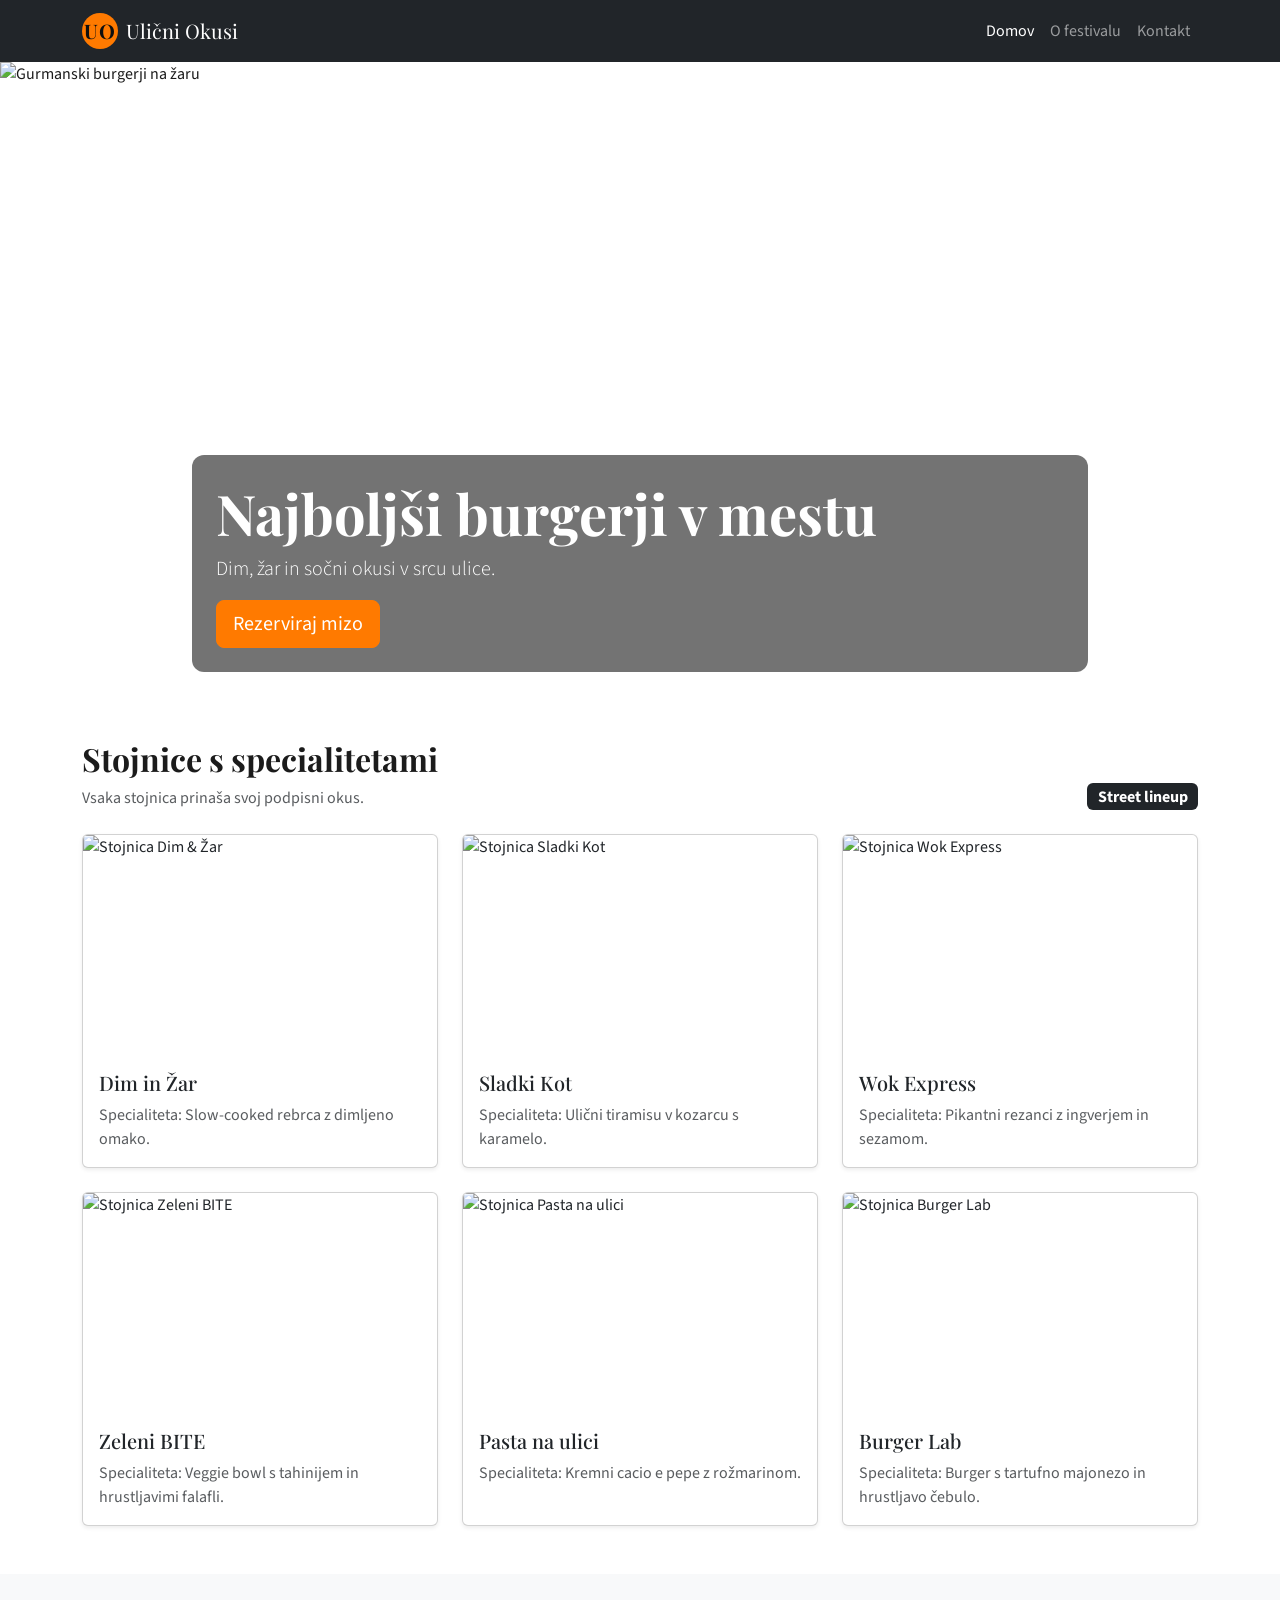
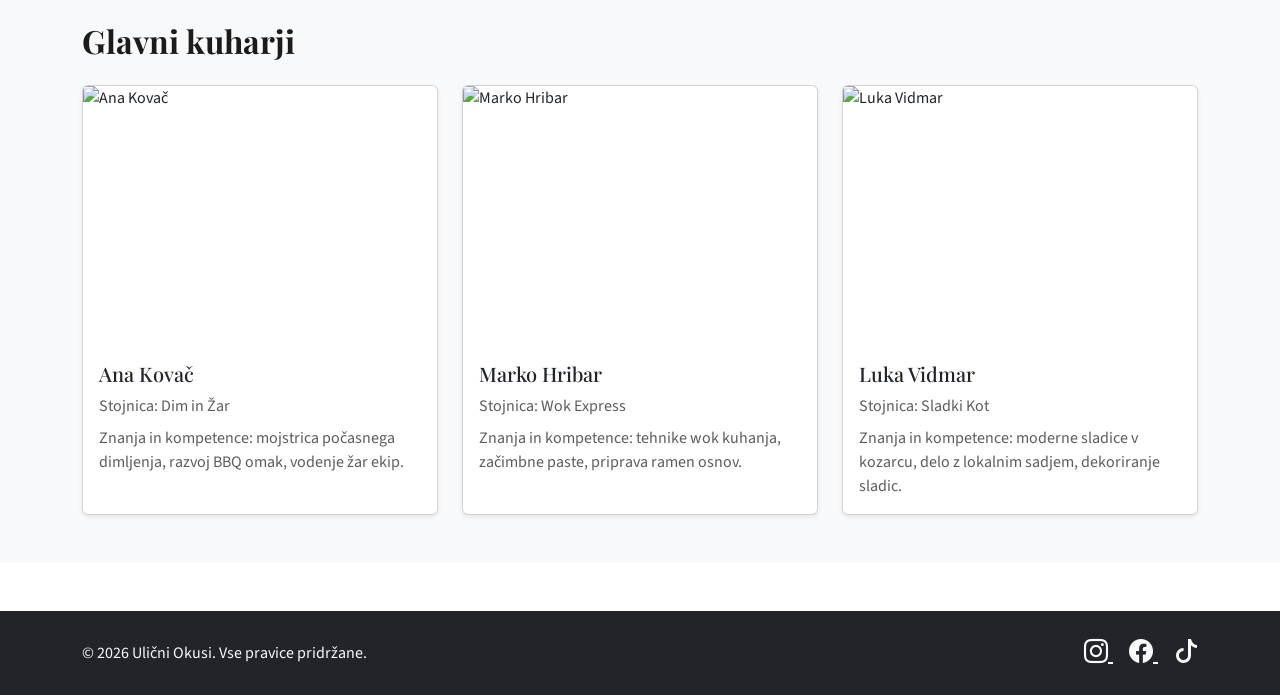
==== index.html @ f286fc42 "Boostrap vaja ." ====
<!doctype html>
<html lang="sl">
  <head>
    <meta charset="utf-8" />
    <meta name="viewport" content="width=device-width, initial-scale=1" />
    <title>Ulični Okusi – Festival ulične hrane</title>
    <link
      href="https://cdn.jsdelivr.net/npm/bootstrap@5.3.3/dist/css/bootstrap.min.css"
      rel="stylesheet"
      integrity="sha384-QWTKZyjpPEjISv5WaRU9OFeRpok6YctnYmDr5pNlyT2bRjXh0JMhjY6hW+ALEwIH"
      crossorigin="anonymous"
    />
    <link
      rel="stylesheet"
      href="https://cdn.jsdelivr.net/npm/bootstrap-icons@1.11.3/font/bootstrap-icons.min.css"
    />
    <link rel="stylesheet" href="style.css" />
  </head>
  <body>
    <nav class="navbar navbar-expand-lg navbar-dark bg-dark sticky-top">
      <div class="container">
        <a class="navbar-brand d-flex align-items-center gap-2" href="index.html">
          <span class="brand-logo">UO</span>
          <span>Ulični Okusi</span>
        </a>
        <button
          class="navbar-toggler"
          type="button"
          data-bs-toggle="collapse"
          data-bs-target="#mainNav"
          aria-controls="mainNav"
          aria-expanded="false"
          aria-label="Preklopi navigacijo"
        >
          <span class="navbar-toggler-icon"></span>
        </button>
        <div class="collapse navbar-collapse" id="mainNav">
          <ul class="navbar-nav ms-auto mb-2 mb-lg-0">
            <li class="nav-item">
              <a class="nav-link active" aria-current="page" href="index.html">Domov</a>
            </li>
            <li class="nav-item">
              <a class="nav-link" href="o-festivalu.html">O festivalu</a>
            </li>
            <li class="nav-item">
              <a class="nav-link" href="kontakt.html">Kontakt</a>
            </li>
          </ul>
        </div>
      </div>
    </nav>

    <main>
      <section>
        <div
          id="heroCarousel"
          class="carousel slide carousel-fade"
          data-bs-ride="carousel"
        >
          <div class="carousel-inner">
            <div class="carousel-item active">
              <img
                src="https://images.unsplash.com/photo-1504674900247-0877df9cc836?auto=format&fit=crop&w=1600&q=80"
                class="d-block w-100 hero-image"
                alt="Gurmanski burgerji na žaru"
              />
              <div class="carousel-caption text-start">
                <h1 class="display-4 fw-bold">Najboljši burgerji v mestu</h1>
                <p class="lead">Dim, žar in sočni okusi v srcu ulice.</p>
                <a class="btn btn-primary btn-lg" href="kontakt.html">Rezerviraj mizo</a>
              </div>
            </div>
            <div class="carousel-item">
              <img
                src="https://images.unsplash.com/photo-1540189549336-e6e99c3679fe?auto=format&fit=crop&w=1600&q=80"
                class="d-block w-100 hero-image"
                alt="Azijska ulična hrana"
              />
              <div class="carousel-caption">
                <h1 class="display-4 fw-bold">Azijska ulična energija</h1>
                <p class="lead">Wok, ramen in okusi, ki pogrejejo dušo.</p>
                <a class="btn btn-primary btn-lg" href="#stojnice">Poglej ponudbo</a>
              </div>
            </div>
            <div class="carousel-item">
              <img
                src="https://images.unsplash.com/photo-1481931098730-318b6f776db0?auto=format&fit=crop&w=1600&q=80"
                class="d-block w-100 hero-image"
                alt="Sladice in peciva"
              />
              <div class="carousel-caption text-end">
                <h1 class="display-4 fw-bold">Sladki finale večera</h1>
                <p class="lead">Kremni okusi, sadni dodatki, popoln zaključek.</p>
                <a class="btn btn-primary btn-lg" href="kontakt.html">Rezerviraj</a>
              </div>
            </div>
          </div>
          <button
            class="carousel-control-prev"
            type="button"
            data-bs-target="#heroCarousel"
            data-bs-slide="prev"
          >
            <span class="carousel-control-prev-icon" aria-hidden="true"></span>
            <span class="visually-hidden">Prejšnja</span>
          </button>
          <button
            class="carousel-control-next"
            type="button"
            data-bs-target="#heroCarousel"
            data-bs-slide="next"
          >
            <span class="carousel-control-next-icon" aria-hidden="true"></span>
            <span class="visually-hidden">Naslednja</span>
          </button>
        </div>
      </section>

      <section class="py-5" id="stojnice">
        <div class="container">
          <div class="d-flex justify-content-between align-items-end mb-4">
            <div>
              <h2 class="fw-bold">Stojnice s specialitetami</h2>
              <p class="text-muted mb-0">
                Vsaka stojnica prinaša svoj podpisni okus.
              </p>
            </div>
            <span class="badge text-bg-dark fs-6">Street lineup</span>
          </div>
          <div class="row g-4">
            <div class="col-lg-4 col-md-6">
              <div
                class="card h-100 shadow-sm stall-card"
                role="button"
                data-bs-toggle="modal"
                data-bs-target="#stallDimZar"
              >
                <img
                  src="https://images.unsplash.com/photo-1544025162-d76694265947?auto=format&fit=crop&w=800&q=80"
                  class="card-img-top stall-image"
                  alt="Stojnica Dim & Žar"
                />
                <div class="card-body">
                  <h3 class="h5 card-title mb-2">Dim in Žar</h3>
                  <p class="card-text text-muted mb-0">
                    Specialiteta: Slow-cooked rebrca z dimljeno omako.
                  </p>
                </div>
              </div>
            </div>
            <div class="col-lg-4 col-md-6">
              <div
                class="card h-100 shadow-sm stall-card"
                role="button"
                data-bs-toggle="modal"
                data-bs-target="#stallSladkiKot"
              >
                <img
                  src="https://images.unsplash.com/photo-1481391319762-47dff72954d9?auto=format&fit=crop&w=800&q=80"
                  class="card-img-top stall-image"
                  alt="Stojnica Sladki Kot"
                />
                <div class="card-body">
                  <h3 class="h5 card-title mb-2">Sladki Kot</h3>
                  <p class="card-text text-muted mb-0">
                    Specialiteta: Ulični tiramisu v kozarcu s karamelo.
                  </p>
                </div>
              </div>
            </div>
            <div class="col-lg-4 col-md-6">
              <div
                class="card h-100 shadow-sm stall-card"
                role="button"
                data-bs-toggle="modal"
                data-bs-target="#stallWok"
              >
                <img
                  src="https://images.unsplash.com/photo-1540189549336-e6e99c3679fe?auto=format&fit=crop&w=800&q=80"
                  class="card-img-top stall-image"
                  alt="Stojnica Wok Express"
                />
                <div class="card-body">
                  <h3 class="h5 card-title mb-2">Wok Express</h3>
                  <p class="card-text text-muted mb-0">
                    Specialiteta: Pikantni rezanci z ingverjem in sezamom.
                  </p>
                </div>
              </div>
            </div>
            <div class="col-lg-4 col-md-6">
              <div
                class="card h-100 shadow-sm stall-card"
                role="button"
                data-bs-toggle="modal"
                data-bs-target="#stallZeleniBite"
              >
                <img
                  src="https://images.unsplash.com/photo-1540420773420-3366772f4999?auto=format&fit=crop&w=800&q=80"
                  class="card-img-top stall-image"
                  alt="Stojnica Zeleni BITE"
                />
                <div class="card-body">
                  <h3 class="h5 card-title mb-2">Zeleni BITE</h3>
                  <p class="card-text text-muted mb-0">
                    Specialiteta: Veggie bowl s tahinijem in hrustljavimi falafli.
                  </p>
                </div>
              </div>
            </div>
            <div class="col-lg-4 col-md-6">
              <div
                class="card h-100 shadow-sm stall-card"
                role="button"
                data-bs-toggle="modal"
                data-bs-target="#stallPasta"
              >
                <img
                  src="https://images.unsplash.com/photo-1473093295043-cdd812d0e601?auto=format&fit=crop&w=800&q=80"
                  class="card-img-top stall-image"
                  alt="Stojnica Pasta na ulici"
                />
                <div class="card-body">
                  <h3 class="h5 card-title mb-2">Pasta na ulici</h3>
                  <p class="card-text text-muted mb-0">
                    Specialiteta: Kremni cacio e pepe z rožmarinom.
                  </p>
                </div>
              </div>
            </div>
            <div class="col-lg-4 col-md-6">
              <div
                class="card h-100 shadow-sm stall-card"
                role="button"
                data-bs-toggle="modal"
                data-bs-target="#stallBurgerLab"
              >
                <img
                  src="https://images.unsplash.com/photo-1550547660-d9450f859349?auto=format&fit=crop&w=800&q=80"
                  class="card-img-top stall-image"
                  alt="Stojnica Burger Lab"
                />
                <div class="card-body">
                  <h3 class="h5 card-title mb-2">Burger Lab</h3>
                  <p class="card-text text-muted mb-0">
                    Specialiteta: Burger s tartufno majonezo in hrustljavo čebulo.
                  </p>
                </div>
              </div>
            </div>
          </div>
        </div>
      </section>

      <section class="py-5 bg-light">
        <div class="container">
          <h2 class="fw-bold mb-4">Glavni kuharji</h2>
          <div class="row g-4">
            <div class="col-lg-4 col-md-6">
              <div class="card h-100 shadow-sm">
                <img
                  src="https://images.unsplash.com/photo-1524504388940-b1c1722653e1?auto=format&fit=crop&w=800&q=80"
                  class="card-img-top chef-image"
                  alt="Ana Kovač"
                />
                <div class="card-body">
                  <h3 class="h5 card-title mb-2">Ana Kovač</h3>
                  <p class="card-text text-muted mb-2">
                    Stojnica: Dim in Žar
                  </p>
                  <p class="card-text text-muted mb-0">
                    Znanja in kompetence: mojstrica počasnega dimljenja, razvoj BBQ
                    omak, vodenje žar ekip.
                  </p>
                </div>
              </div>
            </div>
            <div class="col-lg-4 col-md-6">
              <div class="card h-100 shadow-sm">
                <img
                  src="https://images.unsplash.com/photo-1507003211169-0a1dd7228f2d?auto=format&fit=crop&w=800&q=80"
                  class="card-img-top chef-image"
                  alt="Marko Hribar"
                />
                <div class="card-body">
                  <h3 class="h5 card-title mb-2">Marko Hribar</h3>
                  <p class="card-text text-muted mb-2">
                    Stojnica: Wok Express
                  </p>
                  <p class="card-text text-muted mb-0">
                    Znanja in kompetence: tehnike wok kuhanja, začimbne paste,
                    priprava ramen osnov.
                  </p>
                </div>
              </div>
            </div>
            <div class="col-lg-4 col-md-6">
              <div class="card h-100 shadow-sm">
                <img
                  src="https://images.unsplash.com/photo-1500648767791-00dcc994a43e?auto=format&fit=crop&w=800&q=80"
                  class="card-img-top chef-image"
                  alt="Luka Vidmar"
                />
                <div class="card-body">
                  <h3 class="h5 card-title mb-2">Luka Vidmar</h3>
                  <p class="card-text text-muted mb-2">
                    Stojnica: Sladki Kot
                  </p>
                  <p class="card-text text-muted mb-0">
                    Znanja in kompetence: moderne sladice v kozarcu, delo z
                    lokalnim sadjem, dekoriranje sladic.
                  </p>
                </div>
              </div>
            </div>
          </div>
        </div>
      </section>
    </main>

    <div
      class="modal fade"
      id="stallDimZar"
      tabindex="-1"
      aria-labelledby="stallDimZarLabel"
      aria-hidden="true"
    >
      <div class="modal-dialog modal-dialog-centered modal-lg">
        <div class="modal-content">
          <div class="modal-header">
            <h5 class="modal-title" id="stallDimZarLabel">Dim in Žar</h5>
            <button type="button" class="btn-close" data-bs-dismiss="modal" aria-label="Zapri"></button>
          </div>
          <div class="modal-body">
            Naša stojnica za prave gurmane. Rebrca dimimo 8 ur na sadnem lesu,
            zaključimo na žaru in premažemo s hišno BBQ omako. Postrežemo jih z
            vloženo čebulo, svežimi zelišči in kruhkom z maslom.
            <div class="mt-4">
              <h6 class="fw-bold mb-2">Meni</h6>
              <ul class="list-unstyled mb-0">
                <li>Klasična rebrca (350 g) – 12,90 €</li>
                <li>Rebrca “Spicy Smoke” (350 g) – 13,50 €</li>
                <li>BBQ sendvič z natrgano svinjino – 9,90 €</li>
                <li>Pečen krompirček s česnom – 3,50 €</li>
              </ul>
            </div>
          </div>
        </div>
      </div>
    </div>

    <div
      class="modal fade"
      id="stallSladkiKot"
      tabindex="-1"
      aria-labelledby="stallSladkiKotLabel"
      aria-hidden="true"
    >
      <div class="modal-dialog modal-dialog-centered modal-lg">
        <div class="modal-content">
          <div class="modal-header">
            <h5 class="modal-title" id="stallSladkiKotLabel">Sladki Kot</h5>
            <button type="button" class="btn-close" data-bs-dismiss="modal" aria-label="Zapri"></button>
          </div>
          <div class="modal-body">
            Ulične sladice s pridihom domače pekarne. Vse pripravljamo sproti,
            z lokalnim sadjem in domačo vanilijo. Idealno za sladek zaključek
            festivalskega večera.
            <div class="mt-4">
              <h6 class="fw-bold mb-2">Meni</h6>
              <ul class="list-unstyled mb-0">
                <li>Ulični tiramisu v kozarcu – 4,90 €</li>
                <li>Mini krofi (6 kos) – 3,80 €</li>
                <li>Palačinka z Nutello in banano – 4,50 €</li>
                <li>Sadni sorbet (2 kepici) – 3,20 €</li>
              </ul>
            </div>
          </div>
        </div>
      </div>
    </div>

    <div
      class="modal fade"
      id="stallWok"
      tabindex="-1"
      aria-labelledby="stallWokLabel"
      aria-hidden="true"
    >
      <div class="modal-dialog modal-dialog-centered modal-lg">
        <div class="modal-content">
          <div class="modal-header">
            <h5 class="modal-title" id="stallWokLabel">Wok Express</h5>
            <button type="button" class="btn-close" data-bs-dismiss="modal" aria-label="Zapri"></button>
          </div>
          <div class="modal-body">
            Hitri okusi Azije: rezanci, ramen in wok jedi pripravljene na licu mesta
            s svežim ingverjem, čilijem in sezamovim oljem. Izberi svojo stopnjo
            pekočnosti in dodatke.
            <div class="mt-4">
              <h6 class="fw-bold mb-2">Meni</h6>
              <ul class="list-unstyled mb-0">
                <li>Wok piščanec s sezamom – 8,90 €</li>
                <li>Udon z zelenjavo (veg) – 7,90 €</li>
                <li>Ramen z miso osnovo – 9,50 €</li>
                <li>Kimchi dodatki – 1,20 €</li>
              </ul>
            </div>
          </div>
        </div>
      </div>
    </div>

    <div
      class="modal fade"
      id="stallZeleniBite"
      tabindex="-1"
      aria-labelledby="stallZeleniBiteLabel"
      aria-hidden="true"
    >
      <div class="modal-dialog modal-dialog-centered modal-lg">
        <div class="modal-content">
          <div class="modal-header">
            <h5 class="modal-title" id="stallZeleniBiteLabel">Zeleni BITE</h5>
            <button type="button" class="btn-close" data-bs-dismiss="modal" aria-label="Zapri"></button>
          </div>
          <div class="modal-body">
            Sveže, zeleno in lokalno. Veggie bowl z falafli, tahinijem in hrustljavo
            zelenjavo iz bližnjih kmetij. Vsaka porcija je bogata z barvami in
            beljakovinami.
            <div class="mt-4">
              <h6 class="fw-bold mb-2">Meni</h6>
              <ul class="list-unstyled mb-0">
                <li>Veggie bowl s falafli – 7,80 €</li>
                <li>Hummus wrap – 6,50 €</li>
                <li>Solata “Green Crunch” – 5,90 €</li>
                <li>Limona-mint voda – 2,50 €</li>
              </ul>
            </div>
          </div>
        </div>
      </div>
    </div>

    <div
      class="modal fade"
      id="stallPasta"
      tabindex="-1"
      aria-labelledby="stallPastaLabel"
      aria-hidden="true"
    >
      <div class="modal-dialog modal-dialog-centered modal-lg">
        <div class="modal-content">
          <div class="modal-header">
            <h5 class="modal-title" id="stallPastaLabel">Pasta na ulici</h5>
            <button type="button" class="btn-close" data-bs-dismiss="modal" aria-label="Zapri"></button>
          </div>
          <div class="modal-body">
            Klasika italijanske ulice: cacio e pepe, pesto in omake, pripravljene v
            velikih ponvah, da diši po vsem trgu. Testenine kuhamo “al dente”.
            <div class="mt-4">
              <h6 class="fw-bold mb-2">Meni</h6>
              <ul class="list-unstyled mb-0">
                <li>Cacio e pepe – 8,50 €</li>
                <li>Pesto z baziliko – 8,90 €</li>
                <li>Paradižnik & burrata – 9,50 €</li>
                <li>Dodatek parmezana – 0,80 €</li>
              </ul>
            </div>
          </div>
        </div>
      </div>
    </div>

    <div
      class="modal fade"
      id="stallBurgerLab"
      tabindex="-1"
      aria-labelledby="stallBurgerLabLabel"
      aria-hidden="true"
    >
      <div class="modal-dialog modal-dialog-centered modal-lg">
        <div class="modal-content">
          <div class="modal-header">
            <h5 class="modal-title" id="stallBurgerLabLabel">Burger Lab</h5>
            <button type="button" class="btn-close" data-bs-dismiss="modal" aria-label="Zapri"></button>
          </div>
          <div class="modal-body">
            Burgerji po naročilu: sočno meso, domače omake in hrustljava čebula.
            Vse pripravimo na licu mesta, z možnostjo brezmesne različice.
            <div class="mt-4">
              <h6 class="fw-bold mb-2">Meni</h6>
              <ul class="list-unstyled mb-0">
                <li>Classic Smash – 9,40 €</li>
                <li>Truffle Cheese – 10,90 €</li>
                <li>Veggie burger – 8,90 €</li>
                <li>Dodatni sir/bacon – 1,20 €</li>
              </ul>
            </div>
          </div>
        </div>
      </div>
    </div>

    <footer class="bg-dark text-light mt-5 py-4">
      <div class="container text-center text-md-start">
        <div class="row g-3 align-items-center">
          <div class="col-md-6">
            <p class="mb-0">
              &copy; 2026 Ulični Okusi. Vse pravice pridržane.
            </p>
          </div>
          <div class="col-md-6 text-md-end">
            <a class="text-light fs-4 me-3" href="#" aria-label="Instagram">
              <i class="bi bi-instagram"></i>
            </a>
            <a class="text-light fs-4 me-3" href="#" aria-label="Facebook">
              <i class="bi bi-facebook"></i>
            </a>
            <a class="text-light fs-4" href="#" aria-label="TikTok">
              <i class="bi bi-tiktok"></i>
            </a>
          </div>
        </div>
      </div>
    </footer>

    <script
      src="https://cdn.jsdelivr.net/npm/bootstrap@5.3.3/dist/js/bootstrap.bundle.min.js"
      integrity="sha384-YvpcrYf0tY3lHB60NNkmXc5s9fDVZLESaAA55NDzOxhy9GkcIdslK1eN7N6jIeHz"
      crossorigin="anonymous"
    ></script>
  </body>
</html>
---- style.css ----
@import url("https://fonts.googleapis.com/css2?family=Playfair+Display:wght@600;700&family=Source+Sans+3:wght@300;400;500;600&display=swap");

:root {
  --brand-dark: #111111;
  --brand-accent: #ff7a00;
  --hero-height: 70vh;
}

body {
  font-family: "Source Sans 3", system-ui, sans-serif;
  color: #1b1b1b;
}

h1,
h2,
h3,
.navbar-brand {
  font-family: "Playfair Display", "Source Sans 3", serif;
}

.brand-logo {
  display: inline-flex;
  width: 36px;
  height: 36px;
  align-items: center;
  justify-content: center;
  background: var(--brand-accent);
  color: #0f0f0f;
  border-radius: 50%;
  font-weight: 700;
  letter-spacing: 1px;
}

.hero-image {
  height: var(--hero-height);
  object-fit: cover;
}

.food-image {
  width: 100%;
  height: 220px;
  object-fit: cover;
}

.chef-image {
  height: 260px;
  object-fit: cover;
}

.stall-image {
  height: 220px;
  object-fit: cover;
}

.stall-card {
  cursor: pointer;
  transition: transform 0.2s ease, box-shadow 0.2s ease;
}

.stall-card:hover {
  transform: translateY(-4px);
  box-shadow: 0 12px 24px rgba(0, 0, 0, 0.12);
}

.carousel-caption {
  background: rgba(0, 0, 0, 0.55);
  padding: 1.5rem;
  border-radius: 0.75rem;
}

.btn-primary {
  background-color: var(--brand-accent);
  border-color: var(--brand-accent);
}

.btn-primary:hover,
.btn-primary:focus {
  background-color: #ff8f26;
  border-color: #ff8f26;
}

@media (max-width: 768px) {
  :root {
    --hero-height: 60vh;
  }

  .carousel-caption {
    text-align: left;
  }

  .food-image {
    height: 200px;
  }

  .chef-image {
    height: 230px;
  }

  .stall-image {
    height: 200px;
  }
}
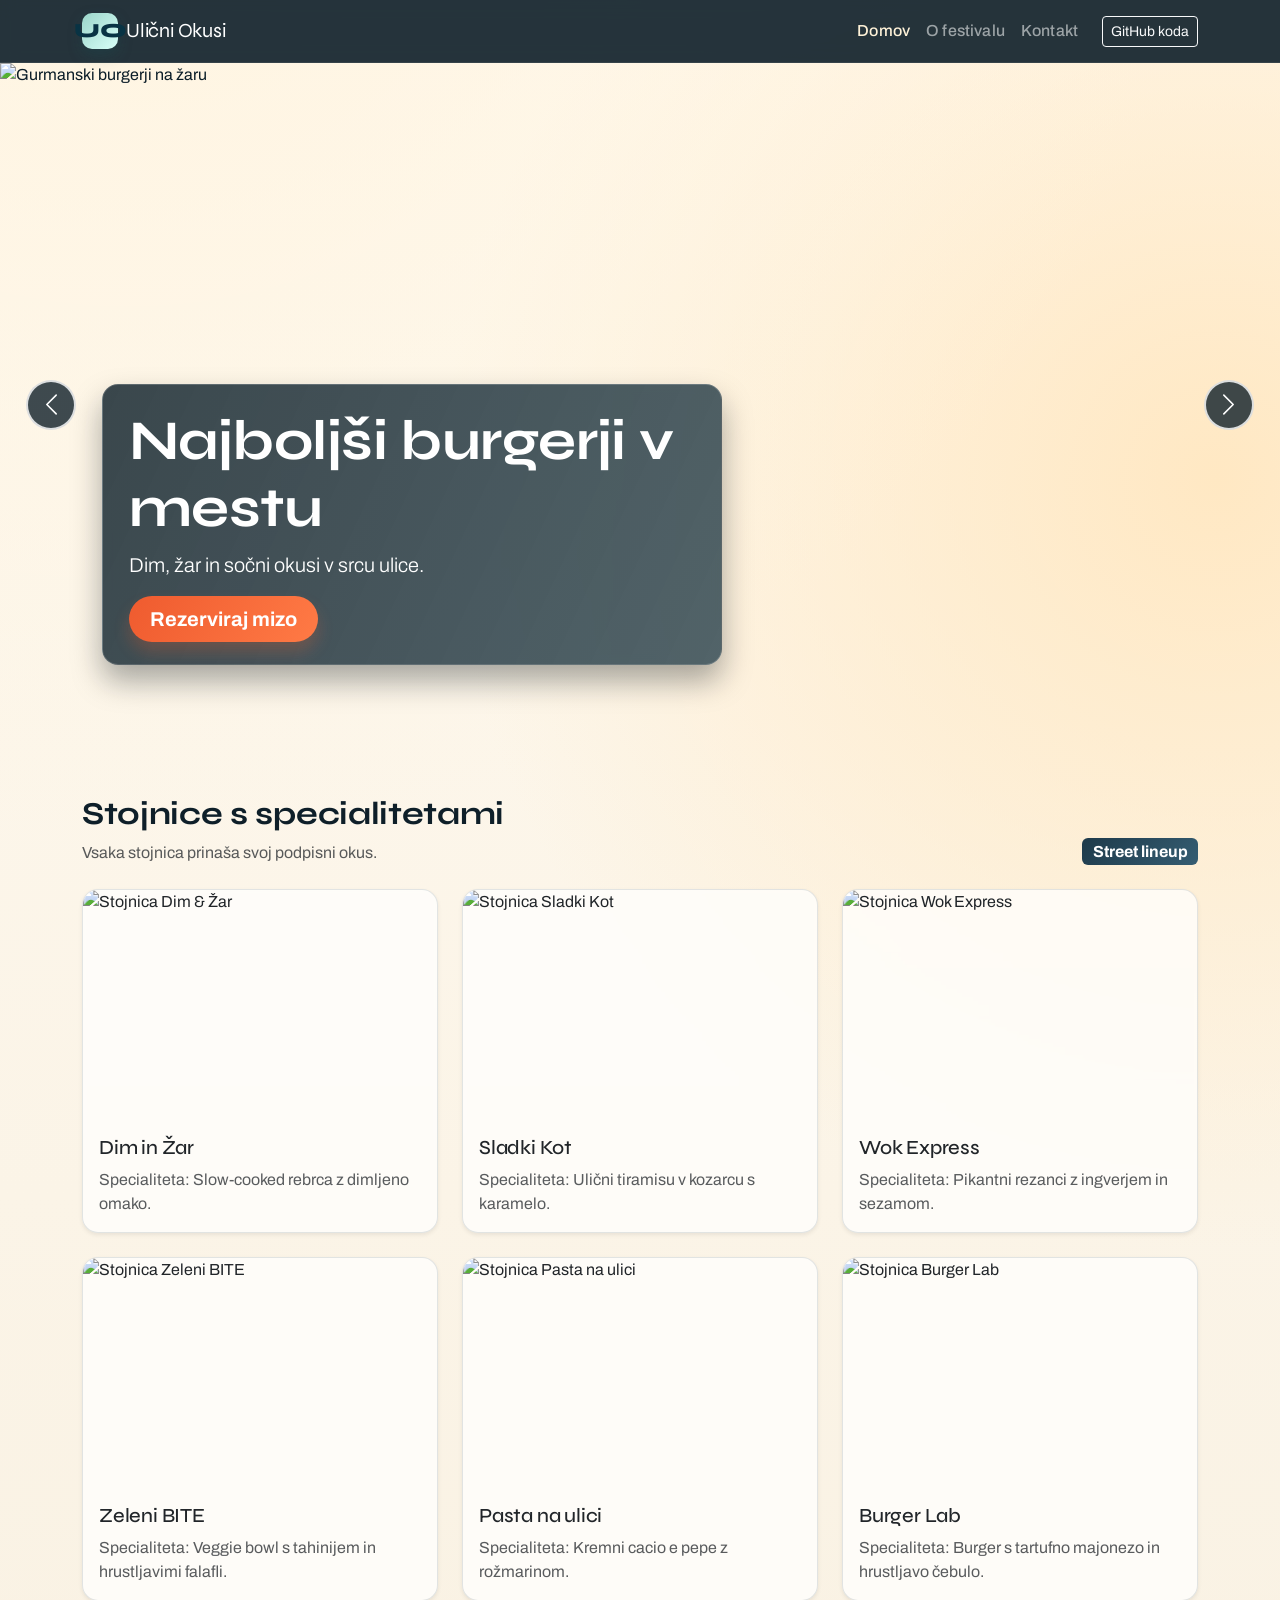
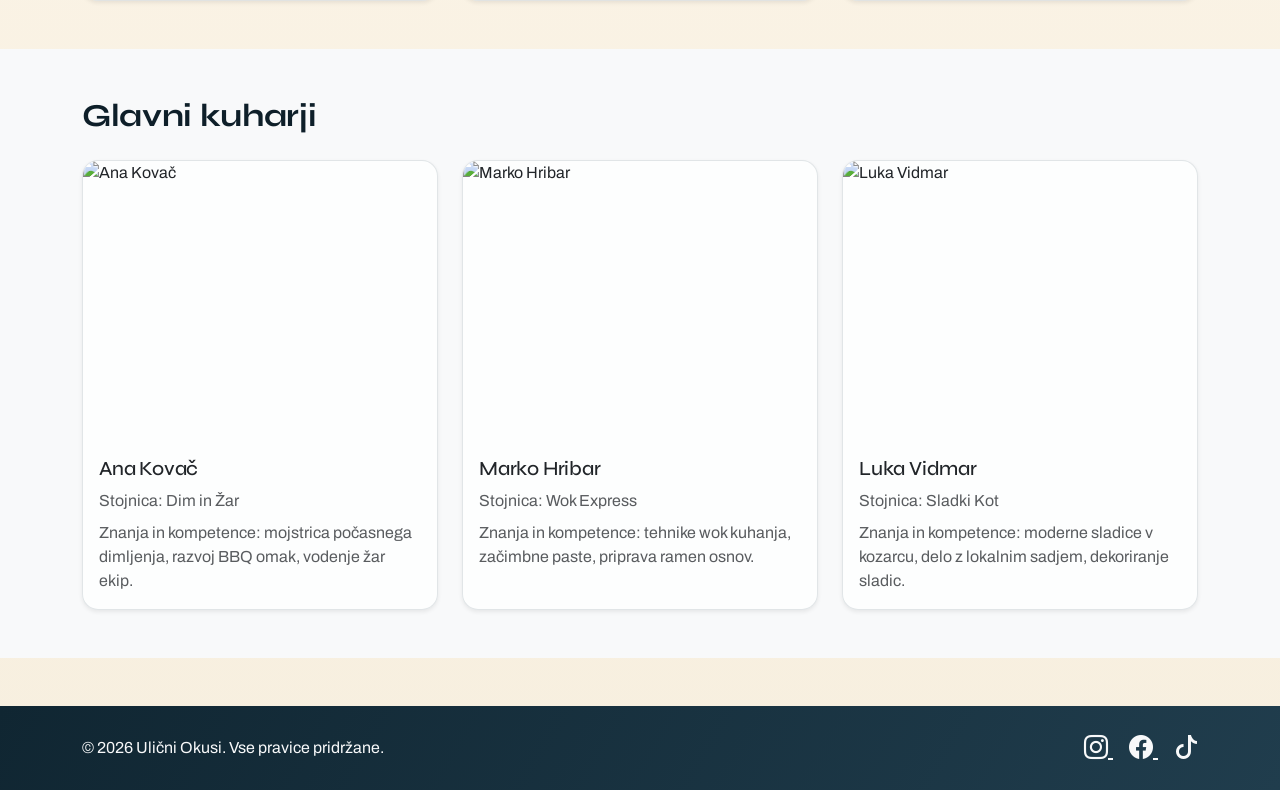
==== commit 9fae99e1: "Popravek ." ====
--- a/index.html
+++ b/index.html
@@ -46,6 +46,14 @@
               <a class="nav-link" href="kontakt.html">Kontakt</a>
             </li>
           </ul>
+          <a
+            class="btn btn-outline-light btn-sm ms-lg-3 mt-2 mt-lg-0"
+            href="https://github.com/R3sn1k/Bootstrap"
+            target="_blank"
+            rel="noopener noreferrer"
+          >
+            GitHub koda
+          </a>
         </div>
       </div>
     </nav>
@@ -64,7 +72,7 @@
                 class="d-block w-100 hero-image"
                 alt="Gurmanski burgerji na žaru"
               />
-              <div class="carousel-caption text-start">
+              <div class="carousel-caption">
                 <h1 class="display-4 fw-bold">Najboljši burgerji v mestu</h1>
                 <p class="lead">Dim, žar in sočni okusi v srcu ulice.</p>
                 <a class="btn btn-primary btn-lg" href="kontakt.html">Rezerviraj mizo</a>
@@ -88,7 +96,7 @@
                 class="d-block w-100 hero-image"
                 alt="Sladice in peciva"
               />
-              <div class="carousel-caption text-end">
+              <div class="carousel-caption">
                 <h1 class="display-4 fw-bold">Sladki finale večera</h1>
                 <p class="lead">Kremni okusi, sadni dodatki, popoln zaključek.</p>
                 <a class="btn btn-primary btn-lg" href="kontakt.html">Rezerviraj</a>
--- a/style.css
+++ b/style.css
@@ -1,21 +1,47 @@
-@import url("https://fonts.googleapis.com/css2?family=Playfair+Display:wght@600;700&family=Source+Sans+3:wght@300;400;500;600&display=swap");
+@import url("https://fonts.googleapis.com/css2?family=Archivo:wght@400;500;700&family=Syne:wght@600;700;800&display=swap");
 
 :root {
-  --brand-dark: #111111;
-  --brand-accent: #ff7a00;
-  --hero-height: 70vh;
+  --ink-900: #0e1f29;
+  --ink-700: #254152;
+  --sand-100: #fbf5ea;
+  --sand-200: #f4e7cf;
+  --mint-300: #9bd6ca;
+  --accent-500: #ef5b2f;
+  --accent-600: #dd4d23;
+  --hero-height: 76vh;
+  --hero-min-height: 420px;
 }
 
 body {
-  font-family: "Source Sans 3", system-ui, sans-serif;
-  color: #1b1b1b;
+  font-family: "Archivo", sans-serif;
+  color: var(--ink-900);
+  background:
+    radial-gradient(circle at 10% -10%, #fff4df 0%, transparent 38%),
+    radial-gradient(circle at 95% 20%, #ffe8c3 0%, transparent 34%),
+    linear-gradient(180deg, #fff9ef 0%, #f7efdf 100%);
 }
 
 h1,
 h2,
 h3,
 .navbar-brand {
-  font-family: "Playfair Display", "Source Sans 3", serif;
+  font-family: "Syne", "Archivo", sans-serif;
+  letter-spacing: -0.01em;
+}
+
+.navbar.bg-dark {
+  background: rgba(14, 31, 41, 0.9) !important;
+  backdrop-filter: blur(8px);
+  border-bottom: 1px solid rgba(255, 255, 255, 0.08);
+}
+
+.navbar .nav-link {
+  font-weight: 500;
+  letter-spacing: 0.01em;
+}
+
+.navbar .nav-link.active {
+  color: #fff2d8 !important;
 }
 
 .brand-logo {
@@ -24,79 +50,189 @@
   height: 36px;
   align-items: center;
   justify-content: center;
-  background: var(--brand-accent);
-  color: #0f0f0f;
-  border-radius: 50%;
+  background: linear-gradient(135deg, var(--mint-300), #d8fff8);
+  color: #083344;
+  border-radius: 10px;
+  font-weight: 800;
+  box-shadow: 0 6px 14px rgba(24, 72, 82, 0.34);
+}
+
+#heroCarousel .carousel-item {
+  height: var(--hero-height);
+  min-height: var(--hero-min-height);
+}
+
+.hero-image {
+  width: 100%;
+  height: var(--hero-height);
+  min-height: var(--hero-min-height);
+  object-fit: cover;
+  object-position: center;
+  filter: saturate(1.05) contrast(1.02);
+}
+
+.carousel-caption {
+  right: auto;
+  left: 8%;
+  bottom: 12%;
+  width: min(620px, 84%);
+  text-align: left;
+  background:
+    linear-gradient(115deg, rgba(14, 31, 41, 0.82), rgba(21, 49, 63, 0.74));
+  border: 1px solid rgba(255, 255, 255, 0.16);
+  backdrop-filter: blur(4px);
+  padding: 1.4rem 1.6rem;
+  border-radius: 1rem;
+  box-shadow: 0 16px 30px rgba(8, 18, 24, 0.35);
+}
+
+.carousel-control-prev,
+.carousel-control-next {
+  width: 8%;
+  opacity: 1;
+}
+
+.carousel-control-prev-icon,
+.carousel-control-next-icon {
+  width: 3.1rem;
+  height: 3.1rem;
+  border-radius: 999px;
+  background-color: rgba(14, 31, 41, 0.8);
+  border: 2px solid rgba(255, 255, 255, 0.82);
+  background-size: 55% 55%;
+}
+
+.carousel-control-prev:hover .carousel-control-prev-icon,
+.carousel-control-next:hover .carousel-control-next-icon {
+  background-color: rgba(14, 31, 41, 0.95);
+}
+
+.btn-primary {
+  background: linear-gradient(120deg, var(--accent-500), #ff7a45);
+  border: none;
+  color: #fff;
   font-weight: 700;
-  letter-spacing: 1px;
-}
-
-.hero-image {
-  height: var(--hero-height);
+  border-radius: 999px;
+  padding-inline: 1.3rem;
+  box-shadow: 0 10px 16px rgba(239, 91, 47, 0.24);
+}
+
+.btn-primary:hover,
+.btn-primary:focus {
+  background: linear-gradient(120deg, var(--accent-600), #f66a36);
+  transform: translateY(-1px);
+}
+
+.badge.text-bg-dark {
+  background: linear-gradient(130deg, #1e3a4a, #355d72) !important;
+}
+
+.card {
+  border: 1px solid rgba(37, 65, 82, 0.13);
+  border-radius: 1rem;
+  overflow: hidden;
+  background: rgba(255, 255, 255, 0.72);
+  backdrop-filter: blur(2px);
+}
+
+.chef-image {
+  height: 280px;
   object-fit: cover;
 }
 
-.food-image {
-  width: 100%;
-  height: 220px;
-  object-fit: cover;
-}
-
-.chef-image {
-  height: 260px;
-  object-fit: cover;
-}
-
 .stall-image {
-  height: 220px;
+  height: 230px;
   object-fit: cover;
 }
 
 .stall-card {
   cursor: pointer;
-  transition: transform 0.2s ease, box-shadow 0.2s ease;
+  transition: transform 0.22s ease, box-shadow 0.22s ease, border-color 0.22s ease;
 }
 
 .stall-card:hover {
-  transform: translateY(-4px);
-  box-shadow: 0 12px 24px rgba(0, 0, 0, 0.12);
-}
-
-.carousel-caption {
-  background: rgba(0, 0, 0, 0.55);
-  padding: 1.5rem;
+  transform: translateY(-6px) rotate(-0.15deg);
+  box-shadow: 0 14px 30px rgba(37, 65, 82, 0.2);
+  border-color: rgba(239, 91, 47, 0.35);
+}
+
+.modal-content {
+  border-radius: 1rem;
+  border: 1px solid rgba(37, 65, 82, 0.18);
+  overflow: hidden;
+}
+
+.modal-header {
+  background: linear-gradient(125deg, #163545, #28546a);
+  color: #fff;
+}
+
+.modal-header .btn-close {
+  filter: invert(1) saturate(0);
+}
+
+.form-control,
+.form-select {
   border-radius: 0.75rem;
-}
-
-.btn-primary {
-  background-color: var(--brand-accent);
-  border-color: var(--brand-accent);
-}
-
-.btn-primary:hover,
-.btn-primary:focus {
-  background-color: #ff8f26;
-  border-color: #ff8f26;
+  border-color: #c7d4dd;
+}
+
+.form-control:focus,
+.form-select:focus {
+  border-color: #7db6ab;
+  box-shadow: 0 0 0 0.25rem rgba(125, 182, 171, 0.25);
+}
+
+footer.bg-dark {
+  background: linear-gradient(120deg, #102632, #203d4d) !important;
+}
+
+footer a.text-light {
+  transition: opacity 0.2s ease, transform 0.2s ease;
+}
+
+footer a.text-light:hover {
+  opacity: 0.78;
+  transform: translateY(-2px);
+}
+
+@media (max-width: 992px) {
+  :root {
+    --hero-height: 64vh;
+    --hero-min-height: 360px;
+  }
+
+  .carousel-caption {
+    left: 6%;
+    bottom: 10%;
+    width: min(560px, 90%);
+  }
 }
 
 @media (max-width: 768px) {
   :root {
-    --hero-height: 60vh;
+    --hero-height: 56vh;
+    --hero-min-height: 300px;
+  }
+
+  .chef-image,
+  .stall-image {
+    height: 220px;
   }
 
   .carousel-caption {
-    text-align: left;
-  }
-
-  .food-image {
-    height: 200px;
-  }
-
-  .chef-image {
-    height: 230px;
-  }
-
-  .stall-image {
-    height: 200px;
-  }
-}
+    left: 5%;
+    right: 5%;
+    bottom: 8%;
+    width: auto;
+    padding: 1rem;
+  }
+
+  .carousel-caption h1 {
+    font-size: 1.55rem;
+  }
+
+  .carousel-caption .lead {
+    font-size: 1rem;
+  }
+}
